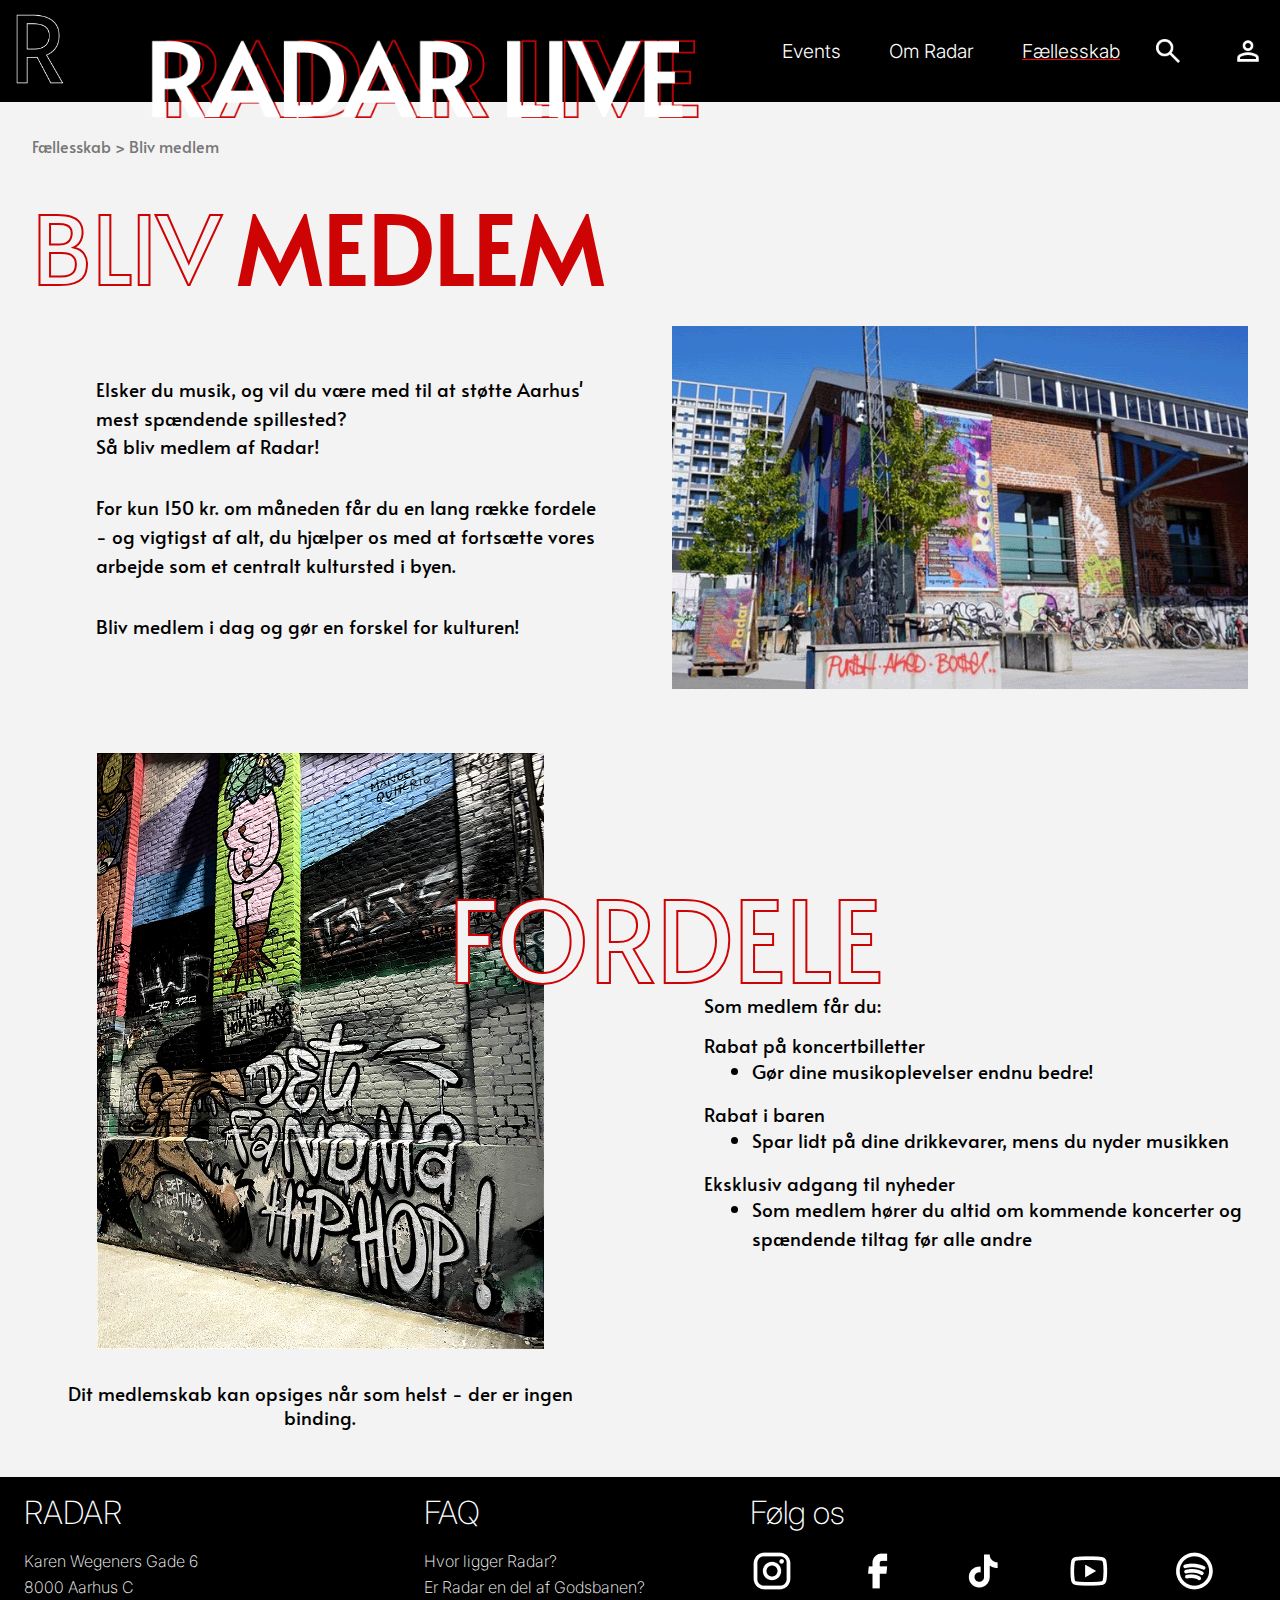
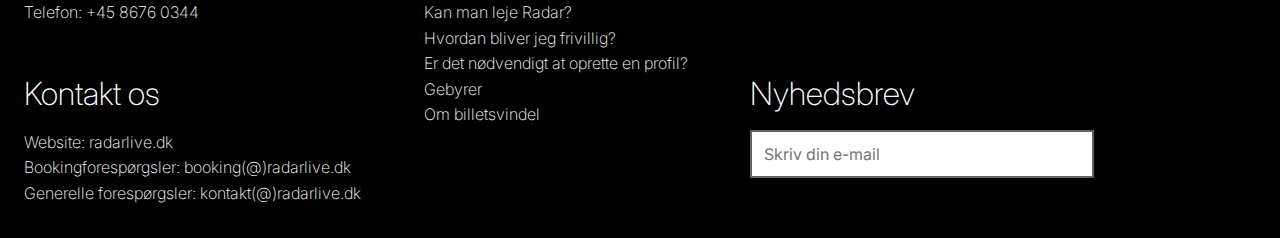
==== bliv-medlem.html @ 211dbce8 "Bliv medlem-side" ====
<!DOCTYPE html>
<html lang="da">
  <head>
    <meta charset="UTF-8" />
    <meta name="viewport" content="width=device-width, initial-scale=1.0" />
    <title>RADAR LIVE</title>
    <link rel="icon" type="image/png" href="img/sort-lille-logo.png" />
    <!--CSS-->
    <link rel="stylesheet" href="css/style.css" />
    <!--Connected til google fonts og icons-->
    <link rel="preconnect" href="https://fonts.googleapis.com" />
    <link rel="preconnect" href="https://fonts.gstatic.com" crossorigin />
    <link href="https://fonts.googleapis.com/css2?family=Alata&family=Inter:ital,opsz,wght@0,14..32,100..900;1,14..32,100..900&display=swap" rel="stylesheet" />
  </head>

  <!------------------------------------------ body starter ------------------------------------------>
  <body>
    <!------------------------------------------ header starter ------------------------------------------>
    <header>
      <nav class="navigationsbar">
        <!-- logoer -->
        <div>
          <a href="index.html"><img src="img/hvidt-lille-logo.png" alt="RADAR logo" class="lille-logo" /></a>
        </div>
        <div>
          <a href="index.html"><img src="img/stort-logo.png" alt="RADAR LIVE" class="stort-logo" /></a>
        </div>

        <!-- burgermenuen -->
        <input type="checkbox" id="burgermenu" />
        <label for="burgermenu" class="menu-ikon">
          <img src="img/burgermenu.png" alt="Burgermenu" />
        </label>

        <!-- Submenu -->
        <div class="menu-items">
          <ul>
            <li><a href="#">EVENTS</a></li>
            <ul class="events-extra-items">
              <li><a href="#">KALENDER</a></li>
              <li><a href="#">TIDLIGERE EVENTS</a></li>
              <li><a href="#">BOOK RADAR</a></li>
            </ul>
            <li><a href="#">OM RADAR</a></li>
            <ul class="radar-extra-items">
              <li><a href="#">OM OS</a></li>
              <li><a href="#">STØT OS</a></li>
              <li><a href="#">VORES TEAM</a></li>
              <li><a href="#">NYHEDER</a></li>
              <li><a href="#">LOKALE SAMARBEJDER</a></li>
            </ul>
            <li><a href="#">FÆLLESSKAB</a></li>
            <ul class="faellesskab-extra-items">
              <li><a href="#">BLIV FRIVILLIG</a></li>
              <li><a href="bliv-medlem.html">BLIV MEDLEM</a></li>
              <li><a href="#">RADAR-BLOG</a></li>
              <li><a href="#">GALLERI</a></li>
              <li><a href="#">MERCHANDISE</a></li>
            </ul>
            <li><a href="#">MIN PROFIL</a></li>
            <li><a href="#">SØG</a></li>
            <li>
              <a href="#"><img src="img/frivillig-knap.png" alt="Bliv frivillig knap" class="frivillig-dropdown-knap" /></a>
            </li>
          </ul>
        </div>

        <!-- menupunkterne -->
        <div class="menupunkter">
          <a href="#">Events</a>
          <ul class="events-dropdown-menu">
            <li><a href="#">KALENDER</a></li>
            <li><a href="#">TIDLIGERE EVENTS</a></li>
            <li><a href="#">BOOK RADAR</a></li>
            <li>
              <a href="#"><img src="img/frivillig-knap.png" alt="Bliv frivillig knap" class="frivillig-dropdown-knap" /></a>
            </li>
          </ul>
          <a href="#">Om Radar</a>
          <ul class="radar-dropdown-menu">
            <li><a href="#">OM OS</a></li>
            <li><a href="#">STØT OS</a></li>
            <li><a href="#">LOKALE SAMARBEJDER</a></li>
            <li><a href="#">VORES TEAM</a></li>
            <li><a href="#">NYHEDER</a></li>
            <li>
              <a href="#"><img src="img/frivillig-knap.png" alt="Bliv frivillig knap" class="frivillig-dropdown-knap" /></a>
            </li>
          </ul>
          <a href="#" id="faellesskab">Fællesskab</a>
          <ul class="faellesskab-dropdown-menu">
            <li><a href="#">BLIV FRIVILLIG</a></li>
            <li><a href="bliv-medlem.html">BLIV MEDLEM</a></li>
            <li><a href="#">RADAR-BLOG</a></li>
            <li><a href="#">GALLERI</a></li>
            <li><a href="#">MERCHANDISE</a></li>
            <li>
              <a href="#"><img src="img/frivillig-knap.png" alt="Bliv frivillig knap" class="frivillig-dropdown-knap" /></a>
            </li>
          </ul>
        </div>

        <!-- søg og profil ikoner -->
        <div class="ikoner">
          <img src="img/soeg.png" alt="Søg" class="ikon" />
          <img src="img/profil.png" alt="Profil" class="ikon" />
        </div>
      </nav>
    </header>

    <!------------------------------------------ main starter ------------------------------------------>
    <main>
      <nav class="breadcrumbs" aria-label="breadcrumb">Fællesskab > Bliv medlem</nav>

      <!-- bliv medlem sektion -->
      <!-- overskrift -->
      <section class="bliv-medlem-mobil">
        <div id="bliv-medlem-overskrift">
          <h1 class="outline-overskrift">BLIV</h1>
          <h2 class="rod-overskrift">MEDLEM</h2>
        </div>
        <!-- mobil og tablet tekst -->
        <p class="medlem-tablet-tekst">
          Elsker du musik, og vil du være med til at støtte Aarhus' mest spændende spillested? <br />
          Så bliv medlem af Radar!
        </p>
        <!-- desktop tekst -->
        <div class="medlemstekst-div">
          <p class="medlem-desktop-tekst">
            Elsker du musik, og vil du være med til at støtte Aarhus' mest spændende spillested? <br />
            Så bliv medlem af Radar!
          </p>
          <p class="medlem-desktop-tekst">
            For kun 150 kr. om måneden får du en lang række fordele - og vigtigst af alt, du hjælper os med at fortsætte vores arbejde som et centralt kultursted i byen.
          </p>
          <p class="medlem-desktop-tekst">Bliv medlem i dag og gør en forskel for kulturen!</p>
        </div>
        <!-- billede -->
        <img src="img/radar-facade.png" alt="Et billede af Radar" class="radar-facade" />
        <!-- mobil og tablet tekst -->
        <p class="bliv-medlem-tekst">For kun 150 kr. om måneden får du en lang række fordele - og samtidig hjælper du os med at fortsætte vores arbejde som et centralt kultursted i byen.</p>
        <p class="bliv-medlem-tekst">Bliv medlem i dag og gør en forskel for kulturen!</p>
      </section>

      <!-- fordele sektion -->
      <section class="fordele">
        <img src="img/det-hiphop.png" alt="Billede af graffiti ved Radar" class="det-hiphop" />
        <img src="img/det-hiphop-desktop.png" alt="Billede af graffiti ved Radar" class="det-hiphop-desktop">
        <h1 id="fordele-overskrift">FORDELE</h1>
        <div class="fordele-tekst">
          <p id="linje-et-fordele">Som medlem får du:</p>
          <p>Rabat på koncertbilletter</p>
          <ul>
            <li class="punkt-tekst">Gør dine musikoplevelser endnu bedre!</li>
          </ul>
          <p>Rabat i baren</p>
          <ul>
            <li class="punkt-tekst">Spar lidt på dine drikkevarer, mens du nyder musikken</li>
          </ul>
          <p>Eksklusiv adgang til nyheder</p>
          <ul>
            <li class="punkt-tekst">Som medlem hører du altid om kommende koncerter og spændende tiltag før alle andre</li>
          </ul>
        </div>
        <div class="knap-container">
          <a href="#"><button class="forside-knap">Bliv medlem</button></a>
        </div>
        <p id="slut-tekst-fordele">Dit medlemskab kan opsiges når som helst - der er ingen binding.</p>
      </section>
    </main>

    <!------------------------------------------ footer ------------------------------------------>
    <footer>
      <div class="footer-mobil">
        <!-- radar sektion -->
        <h1 class="footer-overskrift-mobil">RADAR</h1>
        <p class="footer-tekst-mobil">
          Karen Wegeners Gade 6 <br />
          8000 Aarhus C <br />
          Telefon: +45 8676 0344
        </p>

        <!-- kontakt os sektion -->
        <h2 class="footer-overskrift-mobil">Kontakt os</h2>
        <p class="footer-tekst-mobil">
          Website: radarlive.dk <br />
          Bookingforespørgsler: booking(@)radarlive.dk <br />
          Generelle forespørgsler: kontakt(@)radarlive.dk
        </p>

        <!-- faq sektion -->
        <h3 class="footer-overskrift-mobil">FAQ</h3>
        <p class="footer-tekst-mobil">
          Hvordan bliver jeg frivillig? <br />
          Hvor ligger Radar? <br />
          Om billetsvindel
        </p>

        <!-- følg os sektion -->
        <h4 class="footer-overskrift-mobil">Følg os</h4>
        <img src="img/some-ikoner.png" alt="SoMe-ikoner" class="some-ikoner" />

        <!-- nyhedsbrev sektion -->
        <h5 class="footer-overskrift-mobil">Nyhedsbrev</h5>
        <form>
          <input type="email" placeholder="Skriv din e-mail" class="email-felt" required />
        </form>
      </div>
      <!------------------- desktop ------------------->
      <div class="footer-desktop">
        <!-- radar sektion -->
        <h1 class="radar-footer-overskrift-desktop">RADAR</h1>
        <p class="radar-footer-tekst-desktop">
          Karen Wegeners Gade 6 <br />
          8000 Aarhus C <br />
          Telefon: +45 8676 0344
        </p>

        <!-- kontakt os sektion -->
        <h2 class="kontakt-footer-overskrift-desktop">Kontakt os</h2>
        <p class="kontakt-footer-tekst-desktop">
          Website: radarlive.dk <br />
          Bookingforespørgsler: booking(@)radarlive.dk <br />
          Generelle forespørgsler: kontakt(@)radarlive.dk
        </p>

        <!-- faq sektion -->
        <h3 class="faq-footer-overskrift-desktop">FAQ</h3>
        <p class="faq-footer-tekst-desktop">
          Hvor ligger Radar? <br />
          Er Radar en del af Godsbanen? <br />
          Kan man leje Radar? <br />
          Hvordan bliver jeg frivillig? <br />
          Er det nødvendigt at oprette en profil? <br />
          Gebyrer <br />
          Om billetsvindel
        </p>

        <!-- følg os sektion -->
        <h4 class="some-footer-overskrift-desktop">Følg os</h4>
        <img src="img/some-ikoner.png" alt="SoMe-ikoner" class="some-ikoner" />

        <!-- nyhedsbrev sektion -->
        <h5 class="nyhedsbrev-footer-overskrift-desktop">Nyhedsbrev</h5>
        <form class="nyhedsbrev">
          <input type="email" placeholder="Skriv din e-mail" class="email-felt" required />
        </form>
      </div>
    </footer>
  </body>
</html>
---- css/style.css ----
/* CSS Reset */
*,
*::after,
*::before {
  margin: 0;
  padding: 0;
  box-sizing: border-box;
}

/* prettier-ignore */
html, body, div, span, applet, object, iframe, h1, h2, h3, h4, h5, h6, p, blockquote, pre, a, abbr, acronym, address, big, cite, code,
del, dfn, em, img, ins, kbd, q, s, samp, small, strike, strong, sub, sup, tt, var, b, u, i, center, dl, dt, dd, ol, ul, li,
fieldset, form, label, legend, table, caption, tbody, tfoot, thead, tr, th, td, article, aside, canvas, details, embed, figure, figcaption, 
footer, header, hgroup, menu, nav, output, ruby, section, summary, time, mark, audio, video {
	margin: 0;
	padding: 0;
	border: 0;
	font-size: 100%;
	font: inherit;
	vertical-align: baseline;
}

/* HTML5 display-role reset for older browsers */
/* prettier-ignore */
article, aside, details, figcaption, figure, footer, header, hgroup, menu, nav, section {
	display: block;
}

/* prettier-ignore */
ol, ul {
	list-style: none;
}
/* prettier-ignore */
blockquote, q {
	quotes: none;
}
/* prettier-ignore */
blockquote:before, blockquote:after,
q:before, q:after {
	content: '';
	content: none;
}
table {
  border-collapse: collapse;
  border-spacing: 0;
}

/* ------------------------------------------------ Min css starter ------------------------------------------------ */
body {
  background-color: #f3f3f3;
  font-size: 1.2rem;
  font-family: "alata", sans-serif;
  font-weight: 400;
  line-height: 1.5rem;
  overflow-x: hidden;
}

/* ------------------------------------------------ navigationsbar ------------------------------------------------ */
/* -- navigation -- */
.navigationsbar {
  display: grid;
  grid-template-columns: auto 1fr auto;
  position: relative;
  background-color: black;
  align-items: center;
  padding: 0.5rem 1rem;
}

/* -- logo -- */
.lille-logo {
  grid-area: "lille-logo";
  width: auto;
  max-width: 2rem;
}

/* -- Skjul menupunkter, søg/profil ikoner, stort logo og checkboxen -- */
/* prettier-ignore */
.menupunkter, .ikoner, .stort-logo, #burgermenu, .events-extra-items, .radar-extra-items, .faellesskab-extra-items {
  display: none;
}

/* -- Burgermenu-ikon styling (åbner menuen) -- */
.menu-ikon {
  display: block;
  width: 2rem;
  grid-area: "burgermenu";
}

.menu-ikon img {
  width: 120%;
  height: auto;
}

/* -- Submenu styling -- */
.menu-items {
  display: none;
  position: absolute;
  top: 100%;
  width: 100%;
  background-color: #ce3434;
  padding: 1rem;
  box-shadow: -0.25rem 0.25rem 0.5rem rgba(0, 0, 0, 0.2); /* skygge */
  text-align: left;
  z-index: 1;
}

.frivillig-dropdown-knap {
  width: 50%;
}

/* -- når submenuen er åben -- */
#burgermenu:checked + .menu-ikon + .menu-items {
  display: block;
}

.menu-items ul {
  list-style: none;
}

.menu-items li {
  padding: 0.5rem 0;
}

.menu-items a {
  color: white;
  text-decoration: none;
  font-family: inter, sans-serif;
  font-size: 1.3rem;
}

/* -- Hover effekt på menupunkter -- */
.menu-items a:hover {
  text-decoration: underline white;
}

/* Juster skrifttype for alle ekstra punkter */
.events-extra-items li a,
.radar-extra-items li a,
.faellesskab-extra-items li a {
  font-size: 1rem; /* Mindre skrifttype */
  margin-left: 2rem;
}

.menu-items ul > li:first-child:hover + .events-extra-items,
.events-extra-items:hover {
  display: block;
}

/* Vis radar-extra-items ved hover over OM RADAR */
.menu-items ul > li:nth-child(3):hover + .radar-extra-items,
.radar-extra-items:hover {
  display: block;
}

/* Vis faellesskab-extra-items ved hover over FÆLLESSKAB */
.menu-items ul > li:nth-child(5):hover + .faellesskab-extra-items,
.faellesskab-extra-items:hover {
  display: block;
}

/* ------------------------------------------------ forside ------------------------------------------------ */
.grid-container {
  display: grid;
  grid-template-columns: 1fr;
  width: 100%;
}

/* -- forside billede -- */
.rod-forsidebillede {
  max-width: 100vw;
  height: auto;
}

/* -- overskrift -- */
#velkomst-outline-overskrift {
  font-size: 3rem;
  color: transparent; /* fjern fyldfarven */
  -webkit-text-stroke: 2px #ce0404; /* 2px rødt omrids */
  text-align: center;
  margin-top: 1rem;
  margin-bottom: 0.5rem; /* afstand til næste overskrift */
  line-height: 1; /* linjeafstand */
}

#rod-velkomst-overskrift {
  font-size: 3rem;
  color: #ce0404;
  -webkit-text-stroke: 2px #ce0404; /* 2px rødt omrids */
  text-align: center;
  line-height: 1; /* linjeafstand */
}

/* -- velkomst tekst mobil -- */
.forside-tekst {
  display: grid;
  text-align: center;
  line-height: 1.3;
  margin: 2rem 3rem 0rem 3rem;
}

#linje-et-velkomst-mobil {
  margin-bottom: 1rem;
}

/* -- skjul tablet og desktop indhold -- */
/* prettier-ignore */
.velkomst-tablet, .desktop-forside-knap, .velkomst-desktop, .bissesvinet-desktop,
.taw-desktop, .asbjorn-desktop, .banner-tablet, .frivillig-banner,
.frivillig-sektion-desktop, .emma-minna-desktop, .footer-desktop {
  display: none;
}

/* -- styling af knap -- */
.knap-container {
  display: grid;
  justify-content: center;
  align-items: center;
  margin-bottom: 2.5rem;
}

.forside-knap,
.desktop-forside-knap {
  background-color: #ce0404;
  border: 1px solid #ce0404;
  color: white;
  font-family: inter, sans-serif;
  font-weight: 600;
  font-size: 1.1rem;
  padding: 0.5rem 2rem;
  margin: 1rem 0;
  box-shadow: 0px 4px 6px rgba(0, 0, 0, 0.2); /* Skygge */
}

/* -- event banner -- */
.kommende-events-banner {
  font-size: 2.5rem;
  color: transparent; /* fjern fyldfarven */
  -webkit-text-stroke: 2px white; /* 2px hvidt omrids */
  background-color: black;
  text-align: center;
  padding: 2rem 0;
  line-height: 1; /* linjeafstand */
}

.banner-mobil {
  width: 100vw;
}

/* -- mobiltekst under billederne -- */
.bissesvinet-mobiltekst,
.taw-mobiltekst,
.asbjorn-mobiltekst {
  display: grid;
  text-align: center;
  padding: 1.5rem 1.5rem 0.2rem 1.5rem;
}

/* -- frivillig billede -- */
.emma-minna-mobil {
  display: grid;
  margin-top: 2rem;
  justify-self: center;
  max-width: 70vw;
}

.sektion-overskrift {
  display: grid;
  text-align: center;
  font-size: 1.4rem;
  padding: 1rem 2rem; /* -- top/bund & siderne -- */
}

.brodtekst-mobil {
  display: grid;
  margin: 1.5rem 1rem;
}

/* ------------------------------------------------ footer ------------------------------------------------ */
.footer-mobil {
  display: grid;
  font-family: inter, sans-serif;
  font-weight: 200;
  color: white;
  background-color: black;
}

.footer-overskrift-mobil {
  display: grid;
  font-size: 2rem;
  padding: 1.5rem;
}

.footer-tekst-mobil {
  display: grid;
  font-size: 1rem;
  padding: 0 0 2rem 1.5rem; /* -- top, højre, bund, venstre -- */
  line-height: 1.6;
}

.some-ikoner {
  display: grid;
  padding: 0 1.5rem 1.5rem 1.5rem; /* -- top, højre, bund, venstre -- */
  max-width: 100vw;
}

/* -- tilmeld nyhedsbrev -- */
.email-felt {
  margin-left: 1.5rem;
  padding: 0.75rem 5rem 0.75rem 0.75rem; /* -- top, højre, bund, venstre -- */
  border: 2px solid #626262;
  font-size: 1rem;
  font-family: inter, sans-serif;
  color: #ffffff;
  max-width: 100%;
  margin-bottom: 10%;
}

/* ------------------------------------------------ bliv medlem ------------------------------------------------ */
.breadcrumbs {
  color: #777777;
  font-family: alata, sans-serif;
  font-size: 1rem;
  padding-top: 2rem;
  padding-left: 2rem;
}

.bliv-medlem-mobil {
  display: grid;
  grid-template-columns: 1fr;
}

/* -- overskrift -- */
#bliv-medlem-overskrift {
  display: flex;
  justify-content: start;
  align-items: center; /* Justerer dem vertikalt på samme linje */
  gap: 1rem; /* afstand mellem overskrifterne */
  margin: 2.5rem 0 0 2rem; /* top, højre, bund, venstre */
}

/* -- styling af den enkelte overskrift -- */
.outline-overskrift {
  font-size: 3rem;
  color: transparent; /* fjern fyldfarven */
  -webkit-text-stroke: 2px #ce0404; /* 2px rødt omrids */
  text-align: start;
  line-height: 1; /* linjeafstand */
}

.rod-overskrift {
  font-size: 3rem;
  color: #ce0404;
  -webkit-text-stroke: 2px #ce0404; /* 2px rødt omrids */
  text-align: start;
  line-height: 1; /* linjeafstand */
}

.medlem-tablet-tekst {
  display: grid;
  text-align: center;
  margin: 2rem 2rem 0 2rem; /* top, højre, bund, venstre */
}

/* prettier-ignore */
.medlem-desktop-tekst, .det-hiphop-desktop {
  display: none;
}

.radar-facade {
  display: grid;
  width: 100%;
  height: auto;
  padding: 2rem;
}

.bliv-medlem-tekst {
  display: grid;
  margin: 0 2rem 2rem 2rem; /* top, højre, bund, venstre */
}

.fordele {
  display: grid;
  grid-template-columns: 1fr;
  grid-template-rows: auto;
  align-items: center; /* centrerer indholdet vertikalt */
}

.det-hiphop {
  grid-column: 1;
  grid-row: 1;
  justify-self: end; /* til højre i grid */
  margin-right: 2rem;
  max-width: 100%;
  height: auto;
}

#fordele-overskrift {
  display: grid;
  grid-column: 1;
  grid-row: 1;
  font-size: 3rem;
  color: #f3f3f3;
  -webkit-text-stroke: 2px #ce0404; /* 2px rødt omrids */
  text-align: start;
  align-self: end;
  margin-left: 2rem;
  line-height: 1; /* linjeafstand */
}

.fordele-tekst {
  display: grid;
  margin: 2rem 0 0 2rem; /* top, højre, bund, venstre */
}

#linje-et-fordele {
  margin-bottom: 1rem;
}

.punkt-tekst {
  margin: 0 2rem 1rem 3rem; /* top, højre, bund, venstre */
  list-style-type: disc;
  line-height: 1.5;
}

#slut-tekst-fordele {
  text-align: center;
  margin: 0 3rem 3rem 3rem;
}

/* ------------------------------------------------ Media query for små tablets ------------------------------------------------ */
@media (min-width: 600px) {
  /* ------------------------------------------------ navigationsbar ------------------------------------------------ */
  /* -- styling af navigationsbar -- */
  .navigationsbar {
    display: grid;
    grid-template-columns: auto auto auto;
    grid-template-areas: "lille-logo stort-logo burgermenu";
    background-color: black;
    align-items: center;
    gap: 2rem;
    padding: 0.3rem 1rem;
  }

  /* -- stort logo styling -- */
  .stort-logo {
    grid-area: "stort-logo";
    display: block;
    max-width: 70%;
    height: auto;
    justify-self: center;
    position: relative; /* logoet kan flyttes med margin */
    margin-bottom: -3rem; /* flyt logoet nedad med negativ margin */
    z-index: 2; /* logo over navigationen og dropdown */
  }

  /* ------------------------------------------------ content ------------------------------------------------ */
  /* -- vis tablet tekst -- */
  .velkomst-tablet {
    display: grid;
    text-align: center;
    margin: 2rem;
  }

  .forside-tekst-desktop {
    margin: 1rem 0;
  }

  /* prettier-ignore */
  #forste-linje-tablet, .anden-linje-desktop,  .tredje-linje-desktop, .fjerde-linje-desktop {
    padding-bottom: 1rem;
  }

  .forside-knap:hover,
  .desktop-forside-knap:hover {
    background-color: #9f0404;
    color: white;
    border: 1px solid;
    border-color: #9f0404;
    transition: background-color 0.3s ease, color 0.3s ease; /* glidende overgang */
  }

  /* -- kommende events banner styling -- */
  .kommende-events-banner {
    font-size: 4rem;
  }

  /* prettier-ignore */
  .banner-mobil, .forside-tekst, .emma-minna-mobil {
    display: none;
  }

  /* -- frivillig styling -- */
  .banner-tablet,
  .frivillig-banner {
    display: block;
    width: 100vw;
  }

  .frivillig-sektion-mobil {
    display: grid;
    grid-template-columns: 1fr 1fr;
    grid-template-rows: auto;
    gap: 1rem;
    align-items: center; /* Vertikal centrering */
    margin: 2rem 0;
  }

  .emma-minna-desktop {
    display: grid;
    grid-column: 1;
    justify-self: center;
    max-width: 40vw;
  }

  .sektion-overskrift,
  .brodtekst-mobil,
  .forside-knap {
    grid-column: 2;
    justify-self: start;
  }

  .knap-container {
    margin-bottom: 0;
  }

  /* ------------------------------------------------ bliv medlem ------------------------------------------------ */
  .det-hiphop {
    display: none;
  }

  .breadcrumbs {
    color: #777777;
    font-family: alata, sans-serif;
    font-size: 1rem;
    padding-top: 2rem;
    padding-left: 2rem;
  }

  .outline-overskrift {
    grid-column: 1;
    font-size: 3rem;
    color: transparent; /* fjern fyldfarven */
    -webkit-text-stroke: 2px #ce0404; /* 2px rødt omrids */
    text-align: start;
    line-height: 1; /* linjeafstand */
  }

  .rod-overskrift {
    grid-column: 1;
    font-size: 3rem;
    color: #ce0404;
    -webkit-text-stroke: 2px #ce0404; /* 2px rødt omrids */
    text-align: start;
    line-height: 1; /* linjeafstand */
  }

  .radar-facade {
    display: grid;
    width: 100%;
    height: auto;
    padding: 2rem;
  }

  .medlem-tablet-tekst {
    display: grid;
  }

  .bliv-medlem-tekst {
    display: grid;
    margin: 0 2rem 2rem 2rem; /* top, højre, bund, venstre */
  }

  .fordele {
    display: grid;
    grid-template-columns: 1fr 1fr;
    align-items: center; /* centrerer indholdet vertikalt */
  }

  .det-hiphop-desktop {
    display: grid;
    grid-column: 1;
    margin: 2rem;
    max-width: 100%;
    height: auto;
  }

  #fordele-overskrift {
    display: grid;
    grid-column: 2;
    font-size: 3rem;
    color: #f3f3f3;
    -webkit-text-stroke: 2px #ce0404; /* 2px rødt omrids */
    text-align: start;
    align-self: start;
    margin-top: 7rem;
    margin-left: -2rem;
    line-height: 1; /* linjeafstand */
  }

  .fordele-tekst {
    display: grid;
    grid-column: 2;
    grid-row: 1;
    margin: 10rem 0 0 4rem; /* top, højre, bund, venstre */
  }

  #linje-et-fordele {
    margin-bottom: 1rem;
  }

  .punkt-tekst {
    margin: 0 2rem 1rem 3rem; /* top, højre, bund, venstre */
    list-style-type: disc;
    line-height: 1.5;
  }

  #slut-tekst-fordele {
    text-align: center;
    margin: 0 3rem 3rem 3rem;
  }
}

/* ------------------------------------------------ Media query for desktops ------------------------------------------------ */
@media (min-width: 900px) {
  /* ------------------------------------------------ navigationsbar ------------------------------------------------ */
  /* -- styling af navigationsbar -- */
  .navigationsbar {
    display: grid;
    grid-template-columns: auto auto auto auto;
    grid-template-areas: "lille-logo stort-logo menupunkter ikoner";
    background-color: black;
    align-items: center;
    gap: 2rem;
    padding: 0.3rem 1rem;
  }

  /* -- lille logo styling -- */
  .lille-logo {
    width: auto;
    max-width: 3rem; /* bredden af containeren */
    height: auto;
    justify-self: start; /* placeres til venstre */
  }

  /* -- stort logo styling -- */
  .stort-logo {
    grid-area: "stort-logo";
    display: block;
    max-width: 85%;
    height: auto;
    justify-self: center;
    position: relative; /* logoet kan flyttes med margin */
    margin-bottom: -3rem; /* flyt logoet nedad med negativ margin */
    z-index: 1; /* logo over navigationen */
  }

  /* -- Skjul burgermenuen -- */
  .menu-ikon {
    display: none;
  }

  /* -- menupunkter styling -- */
  .menupunkter {
    grid-area: "menupunkter";
    display: flex;
    position: relative;
    justify-content: flex-end;
    gap: 3rem;
    color: white;
    font-family: Inter, sans-serif;
    font-weight: 300;
    font-size: 1rem;
  }

  .menupunkter a {
    text-decoration: none;
    color: white;
    font-family: Inter, sans-serif;
    font-weight: 300;
    font-size: 1.2rem;
  }

  /* -- rød streg under menpunkt ved hover -- */
  .menupunkter a:hover {
    text-decoration: underline red;
  }

  /* prettier ignore */
  .events-dropdown-menu,
  .radar-dropdown-menu,
  .faellesskab-dropdown-menu {
    display: none;
    position: absolute;
    top: 100%;
    left: 0;
    width: 50vw;
    background-color: #ce3434;
    box-shadow: 0 4px 6px rgba(0, 0, 0, 0.2);
    z-index: 5; /* sikker på den altid er forrest */
    list-style: none;
    padding: 1rem 0;
    text-align: left;
  }

  .frivillig-dropdown-knap {
    width: 40%;
  }

  /* prettier-ignore */
  .events-dropdown-menu li, .radar-dropdown-menu li, .faellesskab-dropdown-menu li {
    padding: 0.5rem 2rem;
  }

  /* prettier-ignore */
  .events-dropdown-menu li a, .radar-dropdown-menu li a, .faellesskab-dropdown-menu li a {
    text-decoration: none;
    color: white;
    font-family: alata, sans-serif;
    font-size: 1.3rem;
  }

  /* prettier-ignore */
  .events-dropdown-menu li a:hover, .radar-dropdown-menu li a:hover, .faellesskab-dropdown-menu li a:hover {
    text-decoration: underline white;
  }

  /* Viser dropdown-menuen ved hover */
  /* prettier-ignore */
  .menupunkter a:hover + .events-dropdown-menu, .events-dropdown-menu:hover {
    display: block;
  }

  /* prettier-ignore */
  .menupunkter a:hover + .radar-dropdown-menu, .radar-dropdown-menu:hover {
    display: block;
  }

  /* prettier-ignore */
  .menupunkter a:hover + .faellesskab-dropdown-menu, .faellesskab-dropdown-menu:hover {
    display: block;
  }

  /* -- søg og profil ikon styling enkeltvis -- */
  .ikon {
    width: 2rem;
    height: auto;
  }

  /* -- søg og profil ikon styling samlet -- */
  .ikoner {
    grid-area: "ikoner";
    display: flex;
    justify-content: flex-end;
    gap: 3rem;
  }

  /* -- understreget når man er inde på menupunktet -- */
  #faellesskab {
    text-decoration: underline red;
  }

  /* ------------------------------------------------ forsiden ------------------------------------------------ */
  /* prettier-ignore */
  .velkomst-mobil,  .knap-container,  .bissesvinet-mobiltekst,  .taw-mobiltekst,
  .asbjorn-mobiltekst,  .banner-tablet,  .frivillig-sektion-mobil, .footer-mobil {
    display: none;
  }

  /* -- styling af velkomstbesked og billede -- */
  .velkomst-desktop {
    display: grid;
    grid-template-columns: 1fr 1fr;
    gap: 3rem;
    align-items: center;
    grid-auto-flow: column; /* de bliver på samme række */
    margin: 2rem;
  }

  .forside-tekst-desktop {
    grid-column: 1;
    display: grid;
    align-content: center;
    height: 100%;
  }

  /* prettier-ignore */
  #forste-linje-desktop, .anden-linje-desktop, .tredje-linje-desktop, .fjerde-linje-desktop {
    padding-bottom: 1rem;
  }

  .knap-container-desktop {
    display: grid;
    justify-content: center;
    align-items: center;
  }

  .rod-forsidebillede-desktop {
    grid-column: 2;
    width: 100%;
    height: auto;
  }

  /* -- artister -- */
  .bissesvinet-desktop,
  .asbjorn-desktop {
    display: grid;
    grid-template-columns: 2fr 1fr;
    grid-template-rows: auto auto; /* to rækker */
    align-items: center;
  }

  .taw-desktop {
    display: grid;
    grid-template-columns: 1fr 2fr;
    grid-template-rows: auto auto; /* to rækker */
    align-items: center;
  }

  .desktop-forside-knap {
    display: grid;
    grid-column: 2;
  }

  .bissesvinet-tekst-desktop,
  .asbjorn-tekst-desktop {
    grid-column: 2;
    justify-items: center; /* horisontalt */
    align-content: center; /* vertikalt */
    text-align: center; /* centreret tekst */
    padding-right: 2rem;
  }

  .artist-forside {
    width: 100%;
    height: auto;
    padding: 3rem;
  }

  .taw-artist-forside {
    grid-column: 2;
    grid-row: 1;
    width: 100%;
    height: auto;
    padding: 3rem;
  }

  .taw-tekst-desktop {
    grid-column: 1;
    justify-items: center; /* horisontalt */
    align-content: center; /* vertikalt */
    text-align: center; /* centreret tekst */
    padding-left: 2rem;
  }

  /* -- frivillig sektion -- */
  .frivillig-sektion-desktop {
    display: grid;
    grid-template-columns: 1fr 1fr;
    grid-template-rows: auto auto; /* Rækker justeres efter indhold */
    align-items: start;
  }

  .emma-minna-desktop {
    grid-column: 1;
    grid-row: 1 / 3;
    width: auto;
    max-height: 90%;
    align-self: center; /* vertikalt centreret */
    justify-self: end;
    margin: 3rem 0;
  }

  #frivillig-outline-overskrift {
    grid-column: 2;
    grid-row: 1;
    font-size: 4rem;
    color: #f3f3f3; /* fjern fyldfarven */
    -webkit-text-stroke: 2px #ce0404; /* 2px rødt omrids */
    text-align: start;
    align-self: end;
    margin: 3rem 0 4rem -9rem; /* top, højre, bund, venstre */
    line-height: 1; /* linjeafstand */
  }

  #rod-frivillig-overskrift {
    grid-column: 2;
    grid-row: 1;
    font-size: 4rem;
    color: #ce0404;
    -webkit-text-stroke: 2px #ce0404; /* 2px rødt omrids */
    text-align: start;
    margin-left: 8.5rem;
    align-self: end;
    line-height: 1; /* linjeafstand */
  }

  .brodtekst-desktop {
    margin: 0 3rem;
    justify-items: center; /* Centrerer elementer horisontalt */
  }

  .brodtekst-desktop p {
    padding: 1rem;
    grid-column: 2; /* Forbliver i anden kolonne */
    grid-row: 2;
    text-align: left; /* Eventuel tekst kan være venstrestillet */
  }

  /* ------------------------------------------------ footer ------------------------------------------------ */
  .footer-desktop {
    display: grid;
    grid-template-columns: auto auto auto;
    grid-template-rows: auto auto;
    font-family: inter, sans-serif;
    font-weight: 200;
    color: white;
    background-color: black;
  }

  .radar-footer-overskrift-desktop {
    grid-column: 1;
    grid-row: 1;
    font-size: 2rem;
    padding: 1.5rem;
  }

  .radar-footer-tekst-desktop {
    grid-column: 1;
    grid-row: 2;
    font-size: 1rem;
    padding: 0 0 2rem 1.5rem; /* -- top, højre, bund, venstre -- */
    line-height: 1.6;
  }

  .kontakt-footer-overskrift-desktop {
    grid-column: 1;
    grid-row: 3;
    font-size: 2rem;
    padding: 1.5rem;
  }

  .kontakt-footer-tekst-desktop {
    grid-column: 1;
    grid-row: 4;
    font-size: 1rem;
    padding: 0 0 2rem 1.5rem; /* top, højre, bund, venstre */
    line-height: 1.6;
  }

  .faq-footer-overskrift-desktop {
    grid-column: 2;
    grid-row: 1;
    font-size: 2rem;
    padding: 1.5rem;
  }

  .faq-footer-tekst-desktop {
    grid-column: 2;
    grid-row: 2 / 5; /* starter i række 2 og slutter i række 4 */
    font-size: 1rem;
    padding: 0 0 2rem 1.5rem; /* top, højre, bund, venstre */
    line-height: 1.6;
  }

  .some-footer-overskrift-desktop {
    grid-column: 3;
    grid-row: 1;
    font-size: 2rem;
    padding: 1.5rem;
  }

  .some-ikoner {
    grid-column: 3;
    grid-row: 2;
    padding: 0 1.5rem 1.5rem 1.5rem; /* -- top, højre, bund, venstre -- */
    max-width: 100%;
  }

  .nyhedsbrev-footer-overskrift-desktop {
    grid-column: 3;
    grid-row: 3;
    font-size: 2rem;
    padding: 1.5rem;
  }

  /* -- tilmeld nyhedsbrev -- */
  .nyhedsbrev {
    grid-column: 3;
    grid-row: 4;
  }

  .email-felt {
    margin-left: 1.5rem;
    padding: 0.75rem 5rem 0.75rem 0.75rem; /* -- top, højre, bund, venstre -- */
    border: 2px solid #626262;
    font-size: 1rem;
    font-family: inter, sans-serif;
    color: #ffffff;
    max-width: 100%;
    margin-bottom: 10%;
  }

  /* ------------------------------------------------ bliv medlem ------------------------------------------------ */
  /* prettier-ignore */
  .medlem-tablet-tekst, .bliv-medlem-tekst {
    display: none;
  }

  #bliv-medlem-overskrift {
    grid-column: 1/-1;
  }

  #bliv-medlem-overskrift .outline-overskrift,
  .rod-overskrift {
    font-size: 6rem;
  }

  .bliv-medlem-mobil {
    display: grid;
    grid-template-columns: 1fr 1fr;
  }

  .medlemstekst-div {
    align-self: center;
    margin-left: 4rem;
  }

  .medlem-desktop-tekst {
    display: grid;
    margin: 2rem;
    line-height: 1.5; /* Gør teksten mere læsbar */
  }

  .radar-facade {
    display: grid;
    max-width: 100%;
    justify-self: center;
    align-self: center;
  }

  .det-hiphop-desktop {
    justify-self: center;
  }

  #fordele-overskrift {
    font-size: 7rem;
    align-self: start;
    margin-top: 10rem;
    margin-left: -12rem;
  }
}
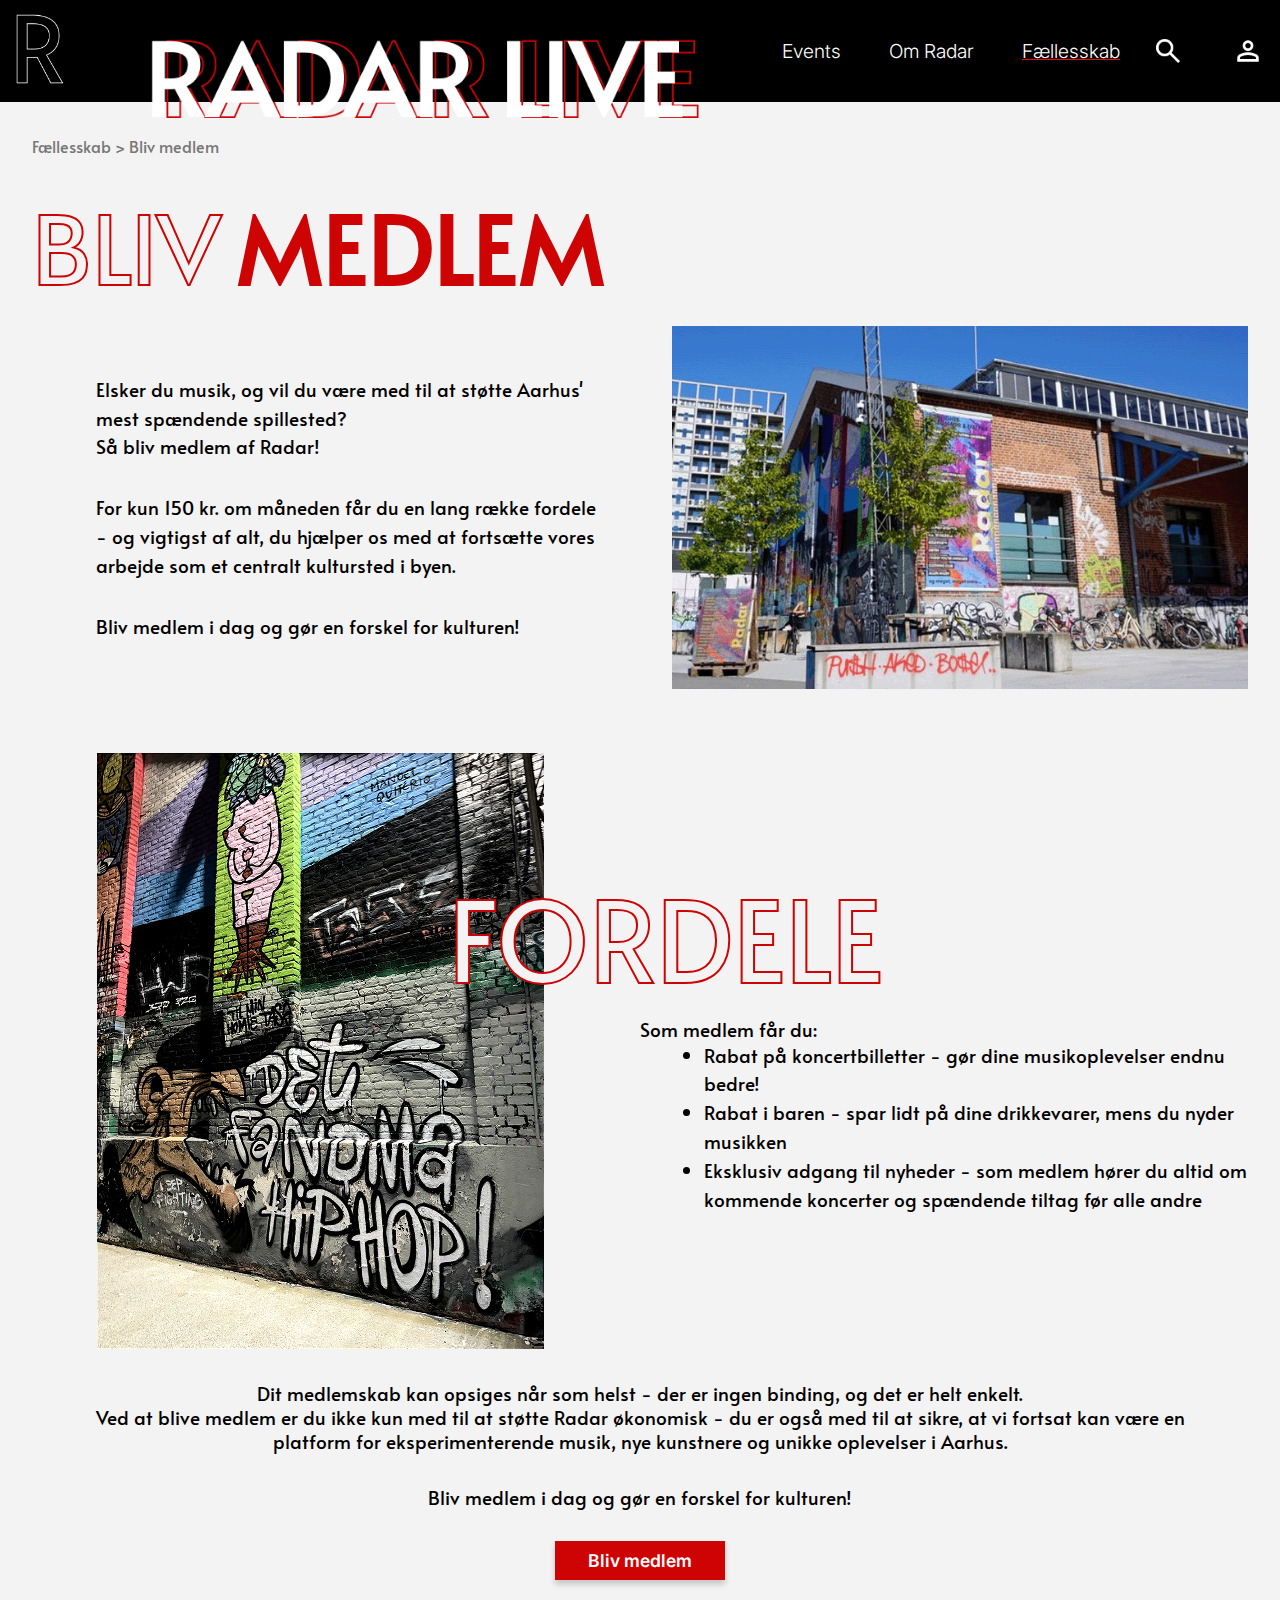
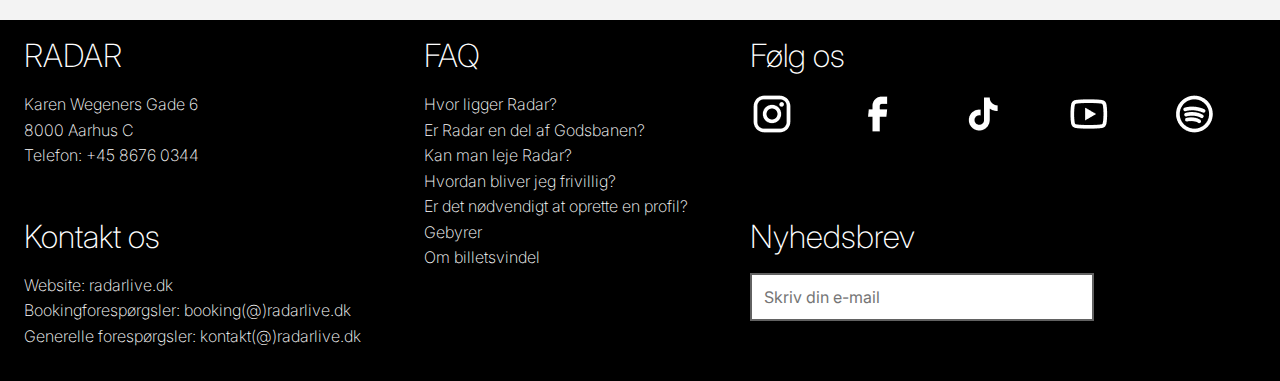
==== commit f61cde64: "bliv medlem version 2" ====
--- a/bliv-medlem.html
+++ b/bliv-medlem.html
@@ -145,7 +145,7 @@
       <!-- fordele sektion -->
       <section class="fordele">
         <img src="img/det-hiphop.png" alt="Billede af graffiti ved Radar" class="det-hiphop" />
-        <img src="img/det-hiphop-desktop.png" alt="Billede af graffiti ved Radar" class="det-hiphop-desktop">
+        <img src="img/det-hiphop-desktop.png" alt="Billede af graffiti ved Radar" class="det-hiphop-desktop" />
         <h1 id="fordele-overskrift">FORDELE</h1>
         <div class="fordele-tekst">
           <p id="linje-et-fordele">Som medlem får du:</p>
@@ -166,6 +166,24 @@
           <a href="#"><button class="forside-knap">Bliv medlem</button></a>
         </div>
         <p id="slut-tekst-fordele">Dit medlemskab kan opsiges når som helst - der er ingen binding.</p>
+        <!-- tekst til desktop -->
+        <div class="fordele-tekst-desktop">
+          <p id="fordele-medlem-linje-et">Som medlem får du:</p>
+          <ul class="medlems-fordele">
+            <li>Rabat på koncertbilletter - gør dine musikoplevelser endnu bedre!</li>
+            <li>Rabat i baren - spar lidt på dine drikkevarer, mens du nyder musikken</li>
+            <li>Eksklusiv adgang til nyheder - som medlem hører du altid om kommende koncerter og spændende tiltag før alle andre</li>
+          </ul>
+        </div>
+        <div class="afsluttende-tekst-medlem">
+          <p>Dit medlemskab kan opsiges når som helst - der er ingen binding, og det er helt enkelt.</p>
+          <p>
+            Ved at blive medlem er du ikke kun med til at støtte Radar økonomisk - du er også med til at sikre, at vi fortsat kan være en platform for eksperimenterende musik, nye kunstnere og unikke
+            oplevelser i Aarhus.
+          </p>
+          <p id="sidste-linje-medlem">Bliv medlem i dag og gør en forskel for kulturen!</p>
+          <button class="medlem-knap-desktop">Bliv medlem</button>
+        </div>
       </section>
     </main>
 
--- a/css/style.css
+++ b/css/style.css
@@ -198,6 +198,10 @@
   margin: 2rem 3rem 0rem 3rem;
 }
 
+.velkomst-mobil {
+  display: grid;
+}
+
 #linje-et-velkomst-mobil {
   margin-bottom: 1rem;
 }
@@ -213,13 +217,15 @@
 /* -- styling af knap -- */
 .knap-container {
   display: grid;
+  grid-column: 1/-1;
   justify-content: center;
   align-items: center;
   margin-bottom: 2.5rem;
 }
 
 .forside-knap,
-.desktop-forside-knap {
+.desktop-forside-knap,
+.medlem-knap-desktop {
   background-color: #ce0404;
   border: 1px solid #ce0404;
   color: white;
@@ -362,7 +368,7 @@
 }
 
 /* prettier-ignore */
-.medlem-desktop-tekst, .det-hiphop-desktop {
+.medlem-desktop-tekst, .det-hiphop-desktop, .fordele-tekst-desktop, .afsluttende-tekst-medlem {
   display: none;
 }
 
@@ -471,12 +477,13 @@
   }
 
   .forside-knap:hover,
-  .desktop-forside-knap:hover {
-    background-color: #9f0404;
-    color: white;
+  .desktop-forside-knap:hover, .medlem-knap-desktop:hover {
+    background-color: white;
+    color: #9f0404;
     border: 1px solid;
     border-color: #9f0404;
     transition: background-color 0.3s ease, color 0.3s ease; /* glidende overgang */
+    box-shadow: 0px 6px 10px rgba(0, 0, 0, 0.2); /* Skygge */
   }
 
   /* -- kommende events banner styling -- */
@@ -573,6 +580,7 @@
   .fordele {
     display: grid;
     grid-template-columns: 1fr 1fr;
+    grid-template-rows: auto;
     align-items: center; /* centrerer indholdet vertikalt */
   }
 
@@ -615,6 +623,8 @@
   }
 
   #slut-tekst-fordele {
+    display: grid;
+    grid-column: 1/-1;
     text-align: center;
     margin: 0 3rem 3rem 3rem;
   }
@@ -1002,7 +1012,7 @@
 
   /* ------------------------------------------------ bliv medlem ------------------------------------------------ */
   /* prettier-ignore */
-  .medlem-tablet-tekst, .bliv-medlem-tekst {
+  .medlem-tablet-tekst, .bliv-medlem-tekst, .fordele-tekst, #slut-tekst-fordele {
     display: none;
   }
 
@@ -1028,7 +1038,7 @@
   .medlem-desktop-tekst {
     display: grid;
     margin: 2rem;
-    line-height: 1.5; /* Gør teksten mere læsbar */
+    line-height: 1.5;
   }
 
   .radar-facade {
@@ -1043,9 +1053,44 @@
   }
 
   #fordele-overskrift {
+    grid-column: 2;
+    grid-row: 1;
     font-size: 7rem;
     align-self: start;
     margin-top: 10rem;
     margin-left: -12rem;
   }
-}
+
+  .fordele-tekst-desktop {
+    display: block;
+    grid-column: 2;
+    grid-row: 1;
+    margin-top: 8rem;
+  }
+
+  .medlems-fordele {
+    margin: 0 2rem 0 4rem; /* top, højre, bund, venstre */
+    list-style-type: disc;
+    line-height: 1.5;
+  }
+
+  .afsluttende-tekst-medlem {
+    display: grid;
+    grid-column: 1/-1;
+    text-align: center;
+  }
+
+  .afsluttende-tekst-medlem p {
+    margin: 0 4rem;
+  }
+
+  #sidste-linje-medlem {
+    margin: 2rem 0;
+  }
+
+  .medlem-knap-desktop {
+    max-width: fit-content;
+    margin: 0 auto;
+    margin-bottom: 2.5rem;
+  }
+}
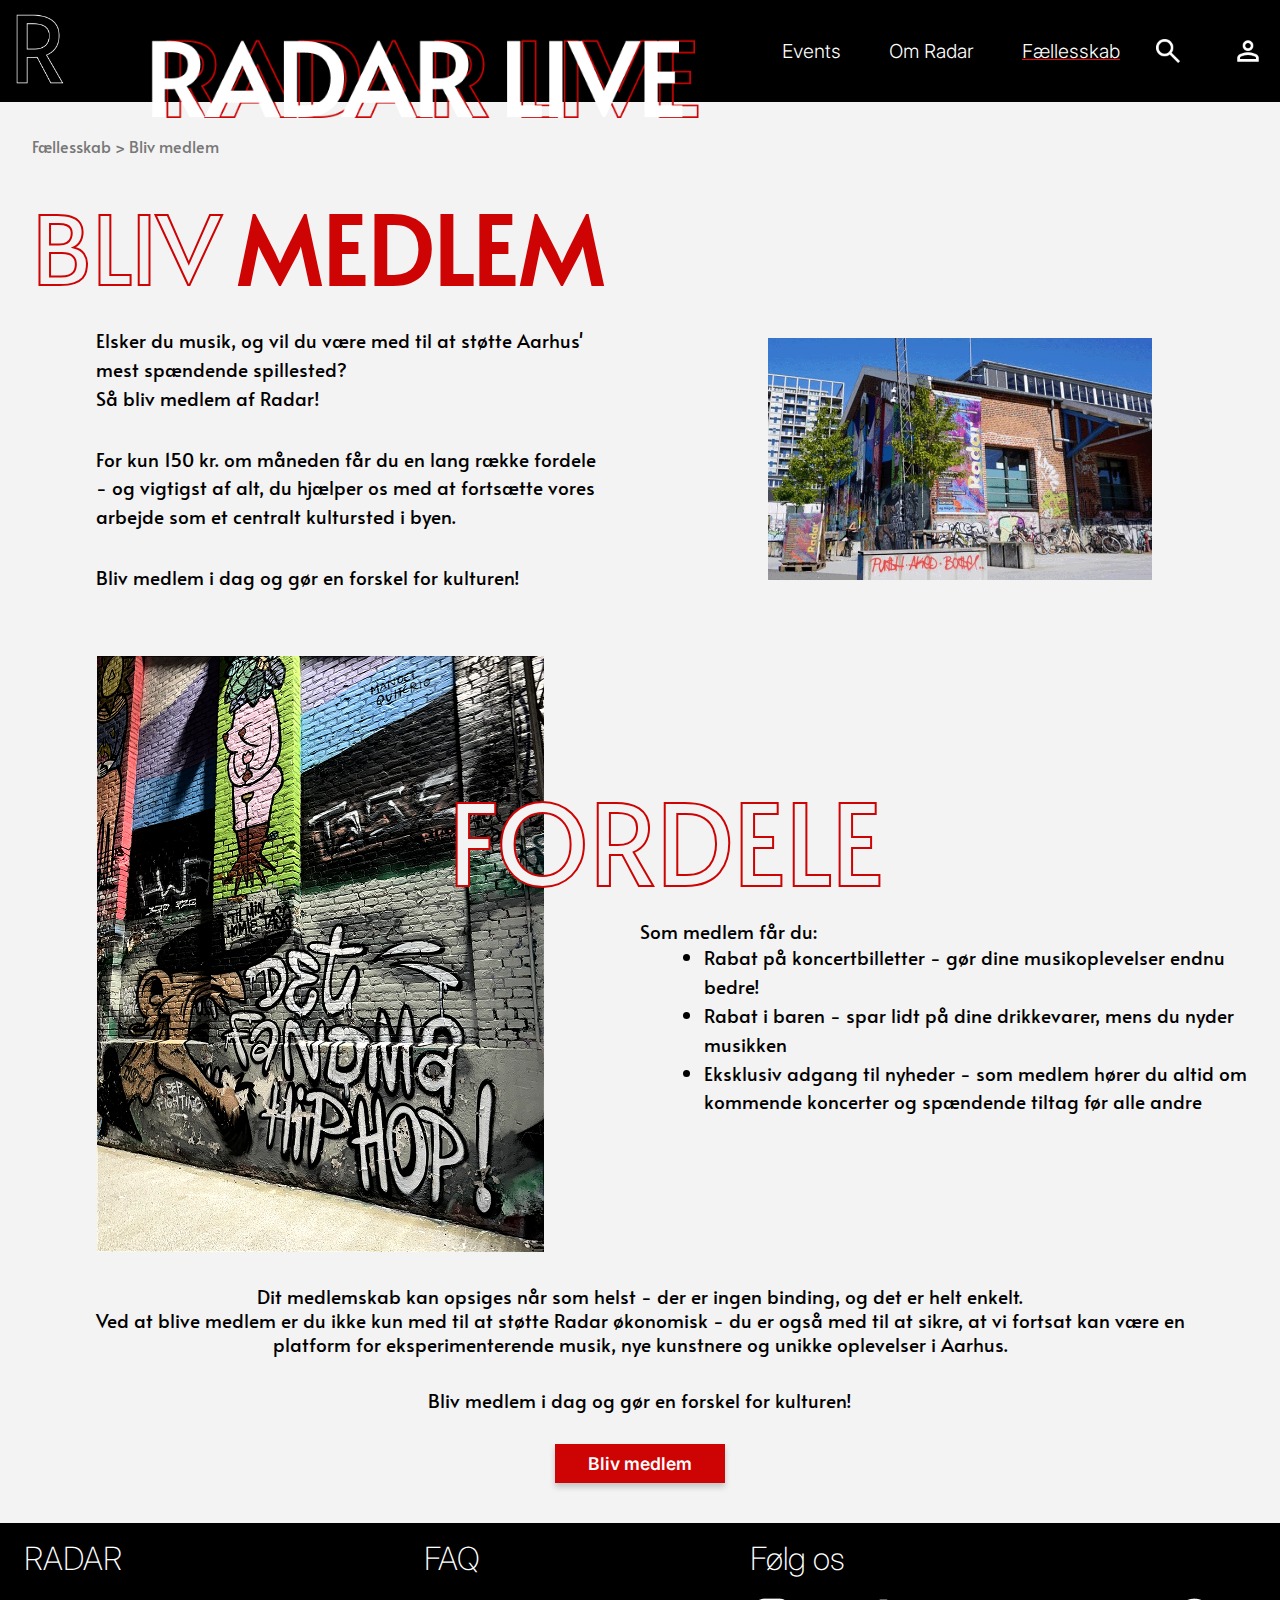
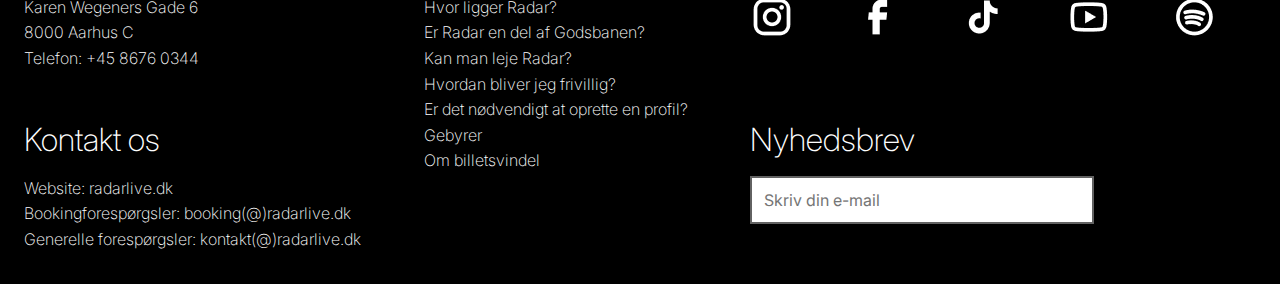
==== commit 435ed761: "Validering af kode (status)" ====
--- a/bliv-medlem.html
+++ b/bliv-medlem.html
@@ -3,7 +3,7 @@
   <head>
     <meta charset="UTF-8" />
     <meta name="viewport" content="width=device-width, initial-scale=1.0" />
-    <title>RADAR LIVE</title>
+    <title>BLIV MEDLEM | RADAR LIVE</title>
     <link rel="icon" type="image/png" href="img/sort-lille-logo.png" />
     <!--CSS-->
     <link rel="stylesheet" href="css/style.css" />
@@ -32,31 +32,37 @@
           <img src="img/burgermenu.png" alt="Burgermenu" />
         </label>
 
-        <!-- Submenu -->
+        <!-- dropdown -->
         <div class="menu-items">
           <ul>
-            <li><a href="#">EVENTS</a></li>
-            <ul class="events-extra-items">
-              <li><a href="#">KALENDER</a></li>
-              <li><a href="#">TIDLIGERE EVENTS</a></li>
-              <li><a href="#">BOOK RADAR</a></li>
-            </ul>
-            <li><a href="#">OM RADAR</a></li>
-            <ul class="radar-extra-items">
-              <li><a href="#">OM OS</a></li>
-              <li><a href="#">STØT OS</a></li>
-              <li><a href="#">VORES TEAM</a></li>
-              <li><a href="#">NYHEDER</a></li>
-              <li><a href="#">LOKALE SAMARBEJDER</a></li>
-            </ul>
-            <li><a href="#">FÆLLESSKAB</a></li>
-            <ul class="faellesskab-extra-items">
-              <li><a href="#">BLIV FRIVILLIG</a></li>
-              <li><a href="bliv-medlem.html">BLIV MEDLEM</a></li>
-              <li><a href="#">RADAR-BLOG</a></li>
-              <li><a href="#">GALLERI</a></li>
-              <li><a href="#">MERCHANDISE</a></li>
-            </ul>
+            <li>
+              <a href="#">EVENTS</a>
+              <ul class="events-extra-items">
+                <li><a href="kalender.html">KALENDER</a></li>
+                <li><a href="#">TIDLIGERE EVENTS</a></li>
+                <li><a href="#">BOOK RADAR</a></li>
+              </ul>
+            </li>
+            <li>
+              <a href="#">OM RADAR</a>
+              <ul class="radar-extra-items">
+                <li><a href="om-os.html">OM OS</a></li>
+                <li><a href="#">STØT OS</a></li>
+                <li><a href="#">VORES TEAM</a></li>
+                <li><a href="#">NYHEDER</a></li>
+                <li><a href="#">LOKALE SAMARBEJDER</a></li>
+              </ul>
+            </li>
+            <li>
+              <a href="#">FÆLLESSKAB</a>
+              <ul class="faellesskab-extra-items">
+                <li><a href="#">BLIV FRIVILLIG</a></li>
+                <li><a href="bliv-medlem.html">BLIV MEDLEM</a></li>
+                <li><a href="#">RADAR-BLOG</a></li>
+                <li><a href="galleri.html">GALLERI</a></li>
+                <li><a href="#">MERCHANDISE</a></li>
+              </ul>
+            </li>
             <li><a href="#">MIN PROFIL</a></li>
             <li><a href="#">SØG</a></li>
             <li>
@@ -65,11 +71,11 @@
           </ul>
         </div>
 
-        <!-- menupunkterne -->
+        <!-- menupunkter desktop -->
         <div class="menupunkter">
           <a href="#">Events</a>
           <ul class="events-dropdown-menu">
-            <li><a href="#">KALENDER</a></li>
+            <li><a href="kalender.html">KALENDER</a></li>
             <li><a href="#">TIDLIGERE EVENTS</a></li>
             <li><a href="#">BOOK RADAR</a></li>
             <li>
@@ -78,7 +84,7 @@
           </ul>
           <a href="#">Om Radar</a>
           <ul class="radar-dropdown-menu">
-            <li><a href="#">OM OS</a></li>
+            <li><a href="om-os.html">OM OS</a></li>
             <li><a href="#">STØT OS</a></li>
             <li><a href="#">LOKALE SAMARBEJDER</a></li>
             <li><a href="#">VORES TEAM</a></li>
@@ -92,7 +98,7 @@
             <li><a href="#">BLIV FRIVILLIG</a></li>
             <li><a href="bliv-medlem.html">BLIV MEDLEM</a></li>
             <li><a href="#">RADAR-BLOG</a></li>
-            <li><a href="#">GALLERI</a></li>
+            <li><a href="galleri.html">GALLERI</a></li>
             <li><a href="#">MERCHANDISE</a></li>
             <li>
               <a href="#"><img src="img/frivillig-knap.png" alt="Bliv frivillig knap" class="frivillig-dropdown-knap" /></a>
@@ -163,7 +169,7 @@
           </ul>
         </div>
         <div class="knap-container">
-          <a href="#"><button class="forside-knap">Bliv medlem</button></a>
+          <button class="forside-knap">Bliv medlem</button>
         </div>
         <p id="slut-tekst-fordele">Dit medlemskab kan opsiges når som helst - der er ingen binding.</p>
         <!-- tekst til desktop -->
--- a/css/style.css
+++ b/css/style.css
@@ -8,10 +8,7 @@
 }
 
 /* prettier-ignore */
-html, body, div, span, applet, object, iframe, h1, h2, h3, h4, h5, h6, p, blockquote, pre, a, abbr, acronym, address, big, cite, code,
-del, dfn, em, img, ins, kbd, q, s, samp, small, strike, strong, sub, sup, tt, var, b, u, i, center, dl, dt, dd, ol, ul, li,
-fieldset, form, label, legend, table, caption, tbody, tfoot, thead, tr, th, td, article, aside, canvas, details, embed, figure, figcaption, 
-footer, header, hgroup, menu, nav, output, ruby, section, summary, time, mark, audio, video {
+html, body, div, span, applet, object, iframe, h1, h2, h3, h4, h5, h6, p, blockquote, pre, a, abbr, acronym, address, big, cite, code, del, dfn, em, img, ins, kbd, q, s, samp, small, strike, strong, sub, sup, tt, var, b, u, i, center, dl, dt, dd, ol, ul, li, fieldset, form, label, legend, table, caption, tbody, tfoot, thead, tr, th, td, article, aside, canvas, details, embed, figure, figcaption, footer, header, hgroup, menu, nav, output, ruby, section, summary, time, mark, audio, video {
 	margin: 0;
 	padding: 0;
 	border: 0;
@@ -35,8 +32,7 @@
 	quotes: none;
 }
 /* prettier-ignore */
-blockquote:before, blockquote:after,
-q:before, q:after {
+blockquote:before, blockquote:after, q:before, q:after {
 	content: '';
 	content: none;
 }
@@ -55,6 +51,10 @@
   overflow-x: hidden;
 }
 
+a {
+  text-decoration: none;
+}
+
 /* ------------------------------------------------ navigationsbar ------------------------------------------------ */
 /* -- navigation -- */
 .navigationsbar {
@@ -68,7 +68,6 @@
 
 /* -- logo -- */
 .lille-logo {
-  grid-area: "lille-logo";
   width: auto;
   max-width: 2rem;
 }
@@ -83,7 +82,6 @@
 .menu-ikon {
   display: block;
   width: 2rem;
-  grid-area: "burgermenu";
 }
 
 .menu-ikon img {
@@ -118,7 +116,18 @@
 }
 
 .menu-items li {
+  position: relative;
   padding: 0.5rem 0;
+}
+
+.menu-items li ul {
+  display: none; /* Skjul dropdown-menu som standard */
+  top: 100%;
+  left: 0;
+  background-color: #ce3434;
+  list-style: none;
+  padding: 0;
+  margin: 0;
 }
 
 .menu-items a {
@@ -133,28 +142,16 @@
   text-decoration: underline white;
 }
 
-/* Juster skrifttype for alle ekstra punkter */
+/* -- Juster skrifttype for alle ekstra punkter -- */
 .events-extra-items li a,
 .radar-extra-items li a,
 .faellesskab-extra-items li a {
-  font-size: 1rem; /* Mindre skrifttype */
-  margin-left: 2rem;
-}
-
-.menu-items ul > li:first-child:hover + .events-extra-items,
-.events-extra-items:hover {
-  display: block;
-}
-
-/* Vis radar-extra-items ved hover over OM RADAR */
-.menu-items ul > li:nth-child(3):hover + .radar-extra-items,
-.radar-extra-items:hover {
-  display: block;
-}
-
-/* Vis faellesskab-extra-items ved hover over FÆLLESSKAB */
-.menu-items ul > li:nth-child(5):hover + .faellesskab-extra-items,
-.faellesskab-extra-items:hover {
+  font-size: 1rem;
+  margin-left: 1rem;
+}
+
+/* -- Vis dropdown-menu ved hover -- */
+.menu-items li:hover > ul {
   display: block;
 }
 
@@ -174,20 +171,20 @@
 /* -- overskrift -- */
 #velkomst-outline-overskrift {
   font-size: 3rem;
-  color: transparent; /* fjern fyldfarven */
-  -webkit-text-stroke: 2px #ce0404; /* 2px rødt omrids */
+  color: transparent;
+  -webkit-text-stroke: 2px #ce0404;
   text-align: center;
   margin-top: 1rem;
-  margin-bottom: 0.5rem; /* afstand til næste overskrift */
-  line-height: 1; /* linjeafstand */
+  margin-bottom: 0.5rem;
+  line-height: 1;
 }
 
 #rod-velkomst-overskrift {
   font-size: 3rem;
   color: #ce0404;
-  -webkit-text-stroke: 2px #ce0404; /* 2px rødt omrids */
+  -webkit-text-stroke: 2px #ce0404;
   text-align: center;
-  line-height: 1; /* linjeafstand */
+  line-height: 1;
 }
 
 /* -- velkomst tekst mobil -- */
@@ -208,9 +205,7 @@
 
 /* -- skjul tablet og desktop indhold -- */
 /* prettier-ignore */
-.velkomst-tablet, .desktop-forside-knap, .velkomst-desktop, .bissesvinet-desktop,
-.taw-desktop, .asbjorn-desktop, .banner-tablet, .frivillig-banner,
-.frivillig-sektion-desktop, .emma-minna-desktop, .footer-desktop {
+.velkomst-tablet, .desktop-forside-knap, .velkomst-desktop, .bissesvinet-desktop, .taw-desktop, .asbjorn-desktop, .banner-tablet, .frivillig-banner, .frivillig-sektion-desktop, .emma-minna-desktop, .footer-desktop, .galleri-knap {
   display: none;
 }
 
@@ -223,9 +218,8 @@
   margin-bottom: 2.5rem;
 }
 
-.forside-knap,
-.desktop-forside-knap,
-.medlem-knap-desktop {
+/* prettier-ignore */
+.forside-knap, .desktop-forside-knap, .medlem-knap-desktop, .historie-knap, .stot-knap, .kalender-knap, .galleri-knap {
   background-color: #ce0404;
   border: 1px solid #ce0404;
   color: white;
@@ -240,8 +234,8 @@
 /* -- event banner -- */
 .kommende-events-banner {
   font-size: 2.5rem;
-  color: transparent; /* fjern fyldfarven */
-  -webkit-text-stroke: 2px white; /* 2px hvidt omrids */
+  color: transparent;
+  -webkit-text-stroke: 2px white;
   background-color: black;
   text-align: center;
   padding: 2rem 0;
@@ -339,26 +333,26 @@
 #bliv-medlem-overskrift {
   display: flex;
   justify-content: start;
-  align-items: center; /* Justerer dem vertikalt på samme linje */
-  gap: 1rem; /* afstand mellem overskrifterne */
+  align-items: center;
+  gap: 1rem;
   margin: 2.5rem 0 0 2rem; /* top, højre, bund, venstre */
 }
 
 /* -- styling af den enkelte overskrift -- */
 .outline-overskrift {
   font-size: 3rem;
-  color: transparent; /* fjern fyldfarven */
-  -webkit-text-stroke: 2px #ce0404; /* 2px rødt omrids */
+  color: transparent;
+  -webkit-text-stroke: 2px #ce0404;
   text-align: start;
-  line-height: 1; /* linjeafstand */
+  line-height: 1;
 }
 
 .rod-overskrift {
   font-size: 3rem;
   color: #ce0404;
-  -webkit-text-stroke: 2px #ce0404; /* 2px rødt omrids */
+  -webkit-text-stroke: 2px #ce0404;
   text-align: start;
-  line-height: 1; /* linjeafstand */
+  line-height: 1;
 }
 
 .medlem-tablet-tekst {
@@ -406,11 +400,11 @@
   grid-row: 1;
   font-size: 3rem;
   color: #f3f3f3;
-  -webkit-text-stroke: 2px #ce0404; /* 2px rødt omrids */
+  -webkit-text-stroke: 2px #ce0404;
   text-align: start;
   align-self: end;
   margin-left: 2rem;
-  line-height: 1; /* linjeafstand */
+  line-height: 1;
 }
 
 .fordele-tekst {
@@ -431,6 +425,265 @@
 #slut-tekst-fordele {
   text-align: center;
   margin: 0 3rem 3rem 3rem;
+}
+
+/* ------------------------------------------------ om os ------------------------------------------------ */
+/* prettier-ignore */
+.desktopvideo, .radar-i-tal-desktop, .foto-bar-desktop, .historien-bag-desktop-img, .historien-bag-sektion-desktop, .stot-musikken-desktop, .om-os-desktop,  
+.stot-musikken-sektion-desktop {
+  display: none;
+}
+
+.mobilvideo {
+  display: grid;
+  max-width: 100%;
+}
+
+/* -- om os sektion -- */
+.om-os-mobil {
+  display: grid;
+  grid-template-columns: 1fr;
+}
+
+/* -- overskrift -- */
+#om-os-overskrift {
+  display: flex;
+  justify-content: start;
+  align-items: center;
+  gap: 1rem;
+  margin: 2.5rem 0 0 2rem; /* top, højre, bund, venstre */
+}
+
+.medlem-tablet-tekst {
+  display: grid;
+  text-align: center;
+  margin: 2rem 2rem 0 2rem; /* top, højre, bund, venstre */
+}
+
+.om-os-intro-tekst {
+  display: grid;
+  text-align: center;
+  font-size: 1.4rem;
+  line-height: 1.2;
+  margin: 2rem 2rem 0 2rem; /* top, højre, bund, venstre */
+}
+
+.om-os-mobil-tekst {
+  display: grid;
+  text-align: start;
+  margin: 2rem 2rem 0 2rem; /* top, højre, bund, venstre */
+}
+
+.om-os-radar {
+  display: grid;
+  max-width: 50%;
+  justify-self: end;
+  margin: 2rem 2rem 0 0; /* top, højre, bund, venstre */
+  z-index: 1;
+}
+
+.om-os-godsbanen {
+  display: grid;
+  max-width: 50%;
+  margin: -3rem 0 2rem 2rem; /* top, højre, bund, venstre */
+}
+
+.bliv-medlem-tekst {
+  display: grid;
+  margin: 0 2rem 2rem 2rem; /* top, højre, bund, venstre */
+}
+
+/* -- radar i tal -- */
+.radar-i-tal-mobil {
+  display: grid;
+  width: 100%;
+  margin: 2rem 0;
+}
+
+/* -- historien bag radar sektion -- */
+.historen-bag-sektion-mobil {
+  display: grid;
+  position: relative;
+}
+
+/* -- overskrift -- */
+.historien-bag-radar-overskrift {
+  display: grid;
+  grid-template-columns: 1fr;
+  z-index: 1;
+}
+
+.historien-bag-rod-overskrift {
+  grid-column: 1;
+  font-size: 3rem;
+  color: #ce0404;
+  -webkit-text-stroke: 2px #ce0404;
+  text-align: center;
+  line-height: 1;
+}
+
+.radar-outline-overskrift {
+  grid-column: 1;
+  font-size: 3rem;
+  color: #f3f3f3;
+  -webkit-text-stroke: 2px #ce0404;
+  text-align: center;
+  margin-left: 12rem;
+  margin-bottom: 0.5rem;
+  line-height: 1;
+}
+
+.historien-bag-mobil-img {
+  justify-self: center;
+  width: 90%;
+  margin-top: -1.5rem;
+  margin-bottom: 2rem;
+}
+
+.historie-mobil-tekst p {
+  margin: 0 2rem 1rem 2rem;
+}
+
+/* -- foto bar -- */
+.foto-bar-mobil {
+  display: grid;
+  overflow-x: auto; /* horisontal scrolling */
+}
+
+.foto-bar-mobil img {
+  height: 40vh; /* 40% af viewportens højde */
+  margin-bottom: 3rem;
+}
+
+/* -- støt musikken og få fordele sektion -- */
+.stot-musikken-sektion {
+  display: grid;
+}
+
+.stot-musikken-overskrift {
+  display: grid;
+  grid-template-columns: auto auto;
+  gap: 1rem;
+}
+
+/* -- overskrift -- */
+.stot-musikken-outline-overskrift {
+  grid-column: 1 /-1;
+  font-size: 2rem;
+  color: transparent;
+  -webkit-text-stroke: 2px #ce0404;
+  text-align: start;
+  margin-left: 3rem;
+  line-height: 1;
+}
+
+.og-fa-outline-overskrift {
+  grid-column: 1;
+  font-size: 2rem;
+  color: #f3f3f3;
+  -webkit-text-stroke: 2px #ce0404;
+  text-align: end;
+  line-height: 1;
+  margin-left: 9rem;
+  z-index: 1;
+}
+
+.fordele-rod-overskrift {
+  grid-column: 2;
+  font-size: 2rem;
+  color: #ce0404;
+  -webkit-text-stroke: 2px #ce0404;
+  text-align: start;
+  line-height: 1;
+  z-index: 1;
+}
+
+.stot-musikken-mobil {
+  display: grid;
+  width: 70%;
+  justify-self: center;
+  margin-top: -0.5rem;
+}
+
+.stot-musikken-tekst p {
+  margin: 2rem;
+}
+
+/* ------------------------------------------------ kalender ------------------------------------------------ */
+
+/* prettier-ignore */
+.januar-sektion-tablet, .januar-sektion-desktop, .februar-sektion-tablet, .februar-sektion-desktop, .marts-sektion-desktop, .april-sektion-desktop, .maj-sektion-desktop, .streg-desktop, .desktop-kalender-overskrift {
+  display: none;
+}
+/* -- overskrift -- */
+/* prettier-ignore */
+.kalender-overskrift, .desktop-kalender-overskrift {
+  text-align: left;
+  font-size: 3rem;
+  margin: 2rem 0 1rem 2rem;
+}
+
+/* prettier-ignore */
+.januar-sektion-mobil, .februar-sektion-mobil, .galleri-sektion-mobil {
+  display: grid;
+  justify-content: center;
+  margin-bottom: 3rem;
+}
+
+/* -- billeder -- */
+.kalender-billede-mobil {
+  margin-top: 3rem;
+}
+
+.lille-kalender-tekst {
+  font-size: 0.8rem;
+}
+
+/* -- streg der adskiller månederne -- */
+.horisontal-streg {
+  border: none;
+  height: 1px; /* tykkelse */
+  background-color: black;
+  margin: 2rem 0;
+  width: 100%;
+}
+
+/* -- knap -- */
+.kalender-knap {
+  margin-bottom: 3rem;
+}
+
+/* ------------------------------------------------ kalender ------------------------------------------------ */
+/* prettier-ignore */
+.galleri-sektion-tablet, .galleri-sektion-desktop, .galleri-intro-desktop {
+  display: none;
+}
+
+/* -- overskrift -- */
+.galleri-overskrift {
+  display: flex;
+  justify-content: start;
+  align-items: center;
+  gap: 1rem;
+  margin: 2.5rem 0 0 2rem; /* top, højre, bund, venstre */
+}
+
+.galleri-overskrift .outline-overskrift {
+  font-size: 3rem;
+  margin-left: 1rem;
+}
+
+/* -- tekst -- */
+.galleri-intro {
+  display: grid;
+  margin: 2rem 3rem;
+}
+
+/* -- styling af billeder -- */
+.galleri-mobil {
+  margin-top: 3rem;
+  width: 90%;
+  justify-self: center;
 }
 
 /* ------------------------------------------------ Media query for små tablets ------------------------------------------------ */
@@ -447,9 +700,12 @@
     padding: 0.3rem 1rem;
   }
 
+  .frivillig-dropdown-knap {
+    width: 35%;
+  }
+
   /* -- stort logo styling -- */
   .stort-logo {
-    grid-area: "stort-logo";
     display: block;
     max-width: 70%;
     height: auto;
@@ -476,8 +732,8 @@
     padding-bottom: 1rem;
   }
 
-  .forside-knap:hover,
-  .desktop-forside-knap:hover, .medlem-knap-desktop:hover {
+  /* prettier-ignore */
+  .forside-knap:hover, .desktop-forside-knap:hover, .medlem-knap-desktop:hover, .historie-knap:hover, .stot-knap:hover, .kalender-knap:hover, .galleri-knap:hover {
     background-color: white;
     color: #9f0404;
     border: 1px solid;
@@ -545,25 +801,26 @@
 
   .outline-overskrift {
     grid-column: 1;
-    font-size: 3rem;
-    color: transparent; /* fjern fyldfarven */
-    -webkit-text-stroke: 2px #ce0404; /* 2px rødt omrids */
+    font-size: 4rem;
+    color: transparent;
+    -webkit-text-stroke: 2px #ce0404;
     text-align: start;
-    line-height: 1; /* linjeafstand */
+    line-height: 1;
   }
 
   .rod-overskrift {
     grid-column: 1;
-    font-size: 3rem;
+    font-size: 4rem;
     color: #ce0404;
-    -webkit-text-stroke: 2px #ce0404; /* 2px rødt omrids */
+    -webkit-text-stroke: 2px #ce0404;
     text-align: start;
-    line-height: 1; /* linjeafstand */
+    line-height: 1;
   }
 
   .radar-facade {
     display: grid;
-    width: 100%;
+    width: 70%;
+    justify-self: center;
     height: auto;
     padding: 2rem;
   }
@@ -595,7 +852,7 @@
   #fordele-overskrift {
     display: grid;
     grid-column: 2;
-    font-size: 3rem;
+    font-size: 3.5rem;
     color: #f3f3f3;
     -webkit-text-stroke: 2px #ce0404; /* 2px rødt omrids */
     text-align: start;
@@ -628,6 +885,139 @@
     text-align: center;
     margin: 0 3rem 3rem 3rem;
   }
+
+  /* ------------------------------------------------ om os ------------------------------------------------ */
+  /* prettier-ignore */
+  .radar-i-tal-mobil, .foto-bar-mobil, .historien-bag-mobil-img, .stot-musikken-mobil {
+    display: none;
+  }
+
+  .radar-outline-overskrift {
+    z-index: 2;
+  }
+
+  .historien-bag-desktop-img {
+    display: grid;
+    justify-self: center;
+    width: 90%;
+    margin-top: -1.5rem;
+    margin-bottom: 2rem;
+  }
+
+  /* -- radar i tal banner -- */
+  .radar-i-tal-desktop {
+    display: grid;
+    width: 100%;
+    margin: 3rem 0;
+  }
+
+  /* -- foto bar -- */
+  .foto-bar-desktop {
+    display: grid;
+    overflow-x: auto; /* horisontal scrolling */
+  }
+
+  .foto-bar-desktop img {
+    height: 60vh; /* 40% af viewportens højde */
+    margin-bottom: 3rem;
+  }
+
+  /* -- støt musikken sektion -- */
+  /* prettier-ignore */
+  .stot-musikken-outline-overskrift, .og-fa-outline-overskrift, .fordele-rod-overskrift {
+    font-size: 3rem;
+    -webkit-text-stroke: 2px #ce0404;
+  }
+
+  .stot-musikken-outline-overskrift {
+    margin-left: 5rem;
+  }
+
+  .stot-musikken-desktop {
+    display: grid;
+    width: 80%;
+    justify-self: center;
+    margin-top: -0.5rem;
+  }
+
+  /* ------------------------------------------------ kalender ------------------------------------------------ */
+  /* prettier-ignore */
+  .januar-sektion-mobil, .februar-sektion-mobil, .desktop-kalender-overskrift {
+    display: none;
+  }
+
+  /* prettier-ignore */
+  .januar-sektion-tablet, .februar-sektion-tablet {
+    display: grid;
+    grid-template-columns: 1fr 1fr;
+    justify-items: center;
+  }
+
+  .kalender-billede-tablet {
+    margin-top: 3rem;
+    display: block;
+    height: auto;
+    transition: filter 0.3s ease; /* glidende overgang ved sløring */
+  }
+
+  .kalender-billede-container {
+    position: relative;
+    display: inline-block; /* Tilpas til billedets størrelse */
+  }
+
+  .kalender-billede-container:hover .kalender-billede-tablet {
+    filter: blur(4px); /* slører billedet ved hover */
+  }
+
+  .laes-mere-overlay {
+    position: absolute;
+    top: 55%; /* pga. margin i toppen skal den længere ned for at være centreret */
+    left: 50%;
+    transform: translate(-50%, -50%);
+    background-color: rgba(206, 4, 4, 0.9); /* rød baggrund */
+    color: white;
+    font-family: "Inter", sans-serif;
+    font-weight: bold;
+    font-size: 1.2rem;
+    padding: 0.5rem 1rem;
+    text-align: center;
+    opacity: 0; /* usynlig tekst til at starte med */
+    transition: opacity 0.3s ease; /* glidende overgang for visning */
+  }
+
+  .kalender-billede-container:hover .laes-mere-overlay {
+    opacity: 1; /* Viser teksten ved hover */
+  }
+
+  /* ------------------------------------------------ galleri ------------------------------------------------ */
+  /* prettier-ignore */
+  .galleri-sektion-mobil, .galleri-sektion-desktop, .galleri-intro {
+    display: none;
+  }
+
+  .galleri-overskrift .outline-overskrift {
+    font-size: 4rem;
+    margin-left: 1rem;
+  }
+
+  .galleri-intro-desktop {
+    display: grid;
+    margin: 2rem 3rem 2rem 3rem;
+  }
+
+  .galleri-sektion-tablet {
+    display: grid;
+    grid-template-columns: 1fr 1fr;
+    justify-items: center;
+    margin: 3rem;
+    gap: 4rem;
+    row-gap: 4rem;
+  }
+
+  .galleri-tablet {
+    display: block;
+    width: 100%;
+  }
 }
 
 /* ------------------------------------------------ Media query for desktops ------------------------------------------------ */
@@ -654,7 +1044,6 @@
 
   /* -- stort logo styling -- */
   .stort-logo {
-    grid-area: "stort-logo";
     display: block;
     max-width: 85%;
     height: auto;
@@ -671,7 +1060,6 @@
 
   /* -- menupunkter styling -- */
   .menupunkter {
-    grid-area: "menupunkter";
     display: flex;
     position: relative;
     justify-content: flex-end;
@@ -695,10 +1083,9 @@
     text-decoration: underline red;
   }
 
-  /* prettier ignore */
-  .events-dropdown-menu,
-  .radar-dropdown-menu,
-  .faellesskab-dropdown-menu {
+  /* -- dropdown menu styling -- */
+  /* prettier-ignore */
+  .events-dropdown-menu, .radar-dropdown-menu, .faellesskab-dropdown-menu {
     display: none;
     position: absolute;
     top: 100%;
@@ -734,7 +1121,7 @@
     text-decoration: underline white;
   }
 
-  /* Viser dropdown-menuen ved hover */
+  /* -- Viser dropdown-menuen ved hover -- */
   /* prettier-ignore */
   .menupunkter a:hover + .events-dropdown-menu, .events-dropdown-menu:hover {
     display: block;
@@ -758,14 +1145,14 @@
 
   /* -- søg og profil ikon styling samlet -- */
   .ikoner {
-    grid-area: "ikoner";
     display: flex;
     justify-content: flex-end;
     gap: 3rem;
   }
 
   /* -- understreget når man er inde på menupunktet -- */
-  #faellesskab {
+  /* prettier-ignore */
+  #faellesskab, #omradar, #events {
     text-decoration: underline red;
   }
 
@@ -1093,4 +1480,275 @@
     margin: 0 auto;
     margin-bottom: 2.5rem;
   }
-}
+
+  /* ------------------------------------------------ om os ------------------------------------------------ */
+  /* prettier-ignore */
+  .mobilvideo, .om-os-mobil, .historen-bag-sektion-mobil, .stot-musikken-sektion {
+    display: none;
+  }
+
+  /* -- video -- */
+  .desktopvideo {
+    display: grid;
+    max-width: 100%;
+  }
+
+  /* -- overskrift -- */
+  #om-os-overskrift .outline-overskrift {
+    font-size: 6rem;
+  }
+
+  .om-os-desktop {
+    display: grid;
+    grid-template-columns: 1fr 1fr;
+    row-gap: 5rem;
+    margin-top: 3rem;
+    margin-bottom: 4rem;
+    align-items: center;
+  }
+
+  /* -- tekst -- */
+  .om-os-desktop-tekst {
+    grid-column: 1;
+    margin: 0 -6rem 0 7rem; /* top, højre, bund, venstre */
+  }
+
+  .om-os-forste-tekst-desktop {
+    font-size: 1.4rem;
+  }
+
+  .om-os-anden-tekst-desktop {
+    margin-top: 2rem;
+  }
+
+  /* -- radar billedet -- */
+  .om-os-radar-desktop {
+    grid-column: 2;
+    width: 60%;
+    padding-left: 3rem;
+    justify-self: center;
+  }
+
+  /* -- godsbanen billede -- */
+  .om-os-godsbanen-desktop {
+    grid-column: 1;
+    width: 60%;
+    justify-self: center;
+    padding-right: 2rem;
+  }
+
+  /* -- tekst ved godsbanen billedet -- */
+  .godsbanen-tekst-desktop {
+    grid-column: 2;
+  }
+
+  .om-os-tredje-tekst-desktop {
+    margin: 0 2rem 0 -6rem; /* top, højre, bund, venstre */
+  }
+
+  /* prettier-ignore */
+  .om-os-fjerde-tekst-desktop, .om-os-femte-tekst-desktop{
+    margin: 2rem 2rem 0 -6rem; /* top, højre, bund, venstre */
+  }
+
+  /* -- historien bag styling -- */
+  .historien-bag-sektion-desktop {
+    display: grid;
+    grid-template-columns: 1fr 1fr;
+  }
+
+  .historien-bag-overskrifter-desktop {
+    grid-column: 1/-1;
+    padding-top: 3rem;
+    position: relative;
+  }
+
+  /* -- ovverskrift historien bag -- */
+  .radar-outline-overskrift {
+    font-size: 4.5rem;
+    margin-right: 12rem;
+    z-index: 1;
+  }
+
+  /* -- overskrift radar -- */
+  .historien-bag-rod-overskrift {
+    font-size: 4.5rem;
+    justify-self: center;
+    margin-left: 31.5rem;
+  }
+
+  .historien-bag-desktop-img {
+    grid-column: 1;
+    margin-top: -7rem;
+    margin-left: 5rem;
+  }
+
+  /* -- historien bag tekst -- */
+  .historen-bag-desktop-tekst p {
+    margin: 2rem 4rem;
+  }
+
+  /* -- knap -- */
+  .historie-knap {
+    grid-column: 1 / -1;
+    justify-self: center;
+    margin: 1rem auto;
+  }
+
+  /* -- fotobar -- */
+  .foto-bar-desktop img {
+    margin: 2rem 0;
+    width: 100vw;
+    height: auto;
+  }
+
+  /* -- støt musikken og få fordele -- */
+  .stot-musikken-sektion-desktop {
+    display: grid;
+  }
+
+  /* -- overskrift -- */
+  .stot-musikken-outline-overskrift {
+    font-size: 5rem;
+    margin-left: 3rem;
+  }
+
+  .og-fa-outline-overskrift {
+    font-size: 5rem;
+    margin-right: -6rem;
+  }
+
+  .fordele-rod-overskrift {
+    font-size: 5rem;
+    margin-left: 6rem;
+  }
+
+  /* -- container for hele støt sektionen -- */
+  .stot-sektion-desktop {
+    display: grid;
+    grid-template-columns: 1fr 1fr;
+    align-items: center;
+    margin-bottom: 4rem;
+  }
+  /* -- container for tekst og knap -- */
+  .stot-tekst-desktop {
+    display: grid;
+    grid-column: 1;
+    align-items: center;
+    margin: 2rem 0 0 3.5rem;
+    gap: 2rem;
+  }
+
+  /* -- knap -- */
+  .stot-knap {
+    justify-self: center; /* Centrerer knappen horisontalt */
+  }
+
+  /* -- billede -- */
+  .stot-musikken-desktop {
+    grid-column: 2;
+    width: 70%;
+    margin: 2rem 0;
+  }
+
+  /* ------------------------------------------------ kalender ------------------------------------------------ */
+
+  /* prettier-ignore */
+  .januar-sektion-mobil, .januar-sektion-tablet, .februar-sektion-mobil, .februar-sektion-tablet {
+    display: none;
+  }
+
+  .desktop-kalender-overskrift {
+    display: grid;
+  }
+
+  /* prettier-ignore */
+  .kalender-overskrift, .desktop-kalender-overskrift {
+    font-size: 4rem;
+    margin-bottom: 3rem;
+  }
+
+  /* -- måneder -- */
+  /* prettier-ignore */
+  .januar-sektion-desktop, .februar-sektion-desktop, .marts-sektion-desktop, .april-sektion-desktop, .maj-sektion-desktop {
+    display: grid;
+    grid-template-columns: 1fr 1fr 1fr;
+  }
+
+  /* -- artist billederne -- */
+  .kalender-billede-desktop {
+    width: 75%;
+  }
+
+  /* -- tekst under billederne -- */
+  .artist-kalender-tekst {
+    font-size: 1rem;
+  }
+
+  .dato-kalender-tekst {
+    font-size: 0.8rem;
+  }
+
+  .genre-kalender-tekst {
+    font-size: 0.6rem;
+    margin-top: 0.3rem;
+    margin-bottom: 4rem;
+  }
+
+  /* prettier-ignore */
+  .kalender-billede-desktop, .artist-kalender-tekst, .dato-kalender-tekst, .genre-kalender-tekst {
+    padding-left: 2rem;
+  }
+
+  .streg-desktop {
+    display: grid;
+  }
+
+  .horisontal-streg {
+    margin: 0 0 2rem 0;
+  }
+
+  /* ------------------------------------------------ galleri ------------------------------------------------ */
+  /* prettier-ignore */
+  .galleri-sektion-mobil, .galleri-sektion-tablet {
+    display: none;
+  }
+
+  .galleri-overskrift .outline-overskrift {
+    font-size: 5rem;
+    margin-left: 2.8rem;
+  }
+
+  .galleri-intro-desktop {
+    margin: 2rem 3rem 4rem 5rem;
+  }
+
+  .galleri-sektion-desktop {
+    display: grid;
+    grid-template-columns: 1fr 1fr 1fr;
+    row-gap: 6rem;
+    margin-left: 2rem;
+  }
+
+  .galleri-desktop {
+    width: 80%;
+    padding-left: 3rem;
+  }
+
+  /* -- tekst under billederne -- */
+  .artist-tekst {
+    font-size: 1rem;
+    margin-left: 3rem;
+  }
+
+  .dato-tekst {
+    font-size: 0.8rem;
+    margin-left: 3rem;
+  }
+
+  .galleri-knap {
+    display: grid;
+    max-width: fit-content;
+    margin: 3rem auto;
+  }
+}
